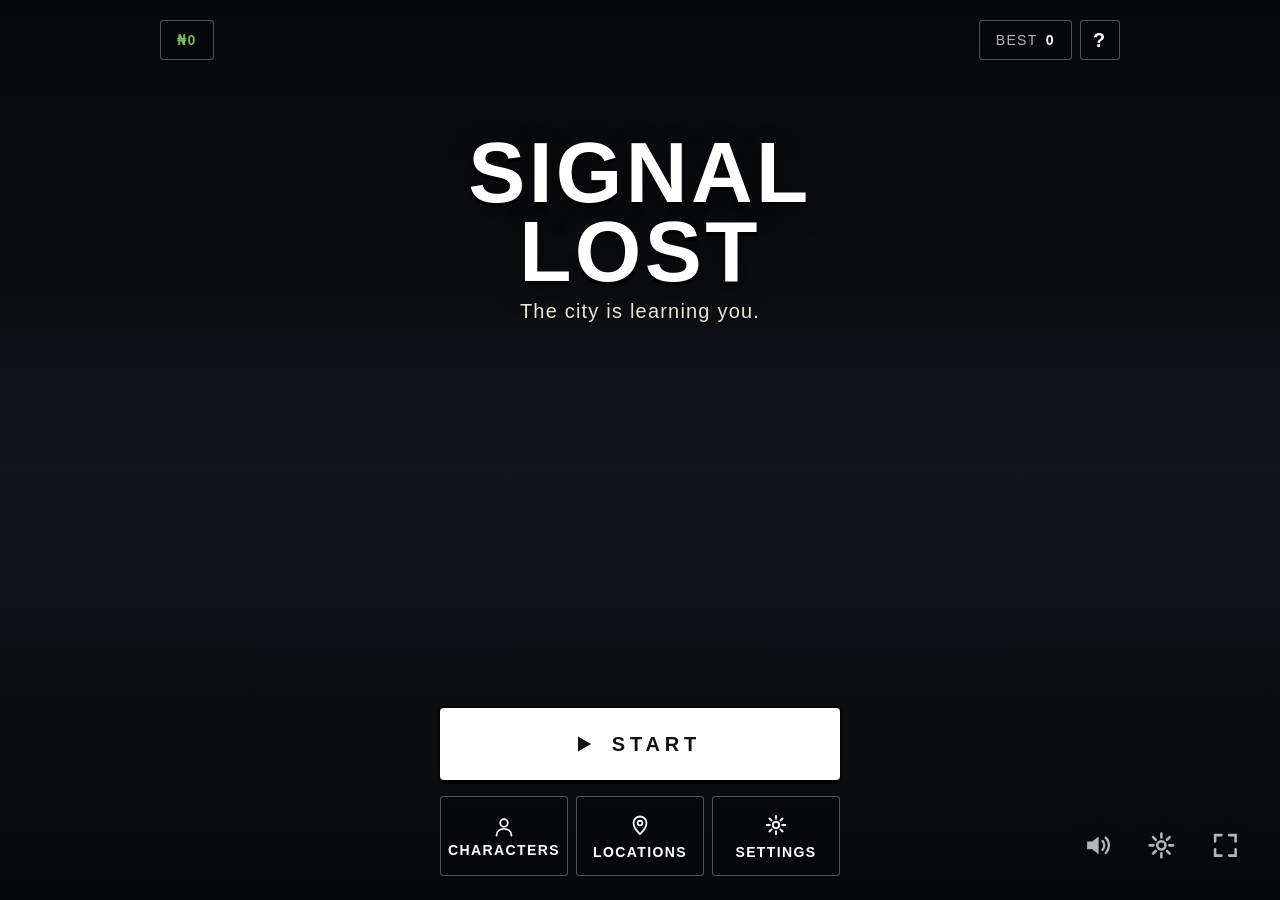
==== demo/index.html @ 0901eb43 "v9 demo" ====
<!doctype html>
<html lang="en">
<head>
<meta charset="utf-8">
<meta name="viewport" content="width=device-width,initial-scale=1,maximum-scale=1,user-scalable=no,viewport-fit=cover">
<meta name="theme-color" content="#14161b">
<title>Signal Lost — the city is learning you</title>
<meta name="description" content="A 3D street runner against a city that learns your habits. Dodge, jump, slide — and stay unpredictable.">
<meta property="og:title" content="Signal Lost">
<meta property="og:description" content="The city is learning you. Stay unpredictable.">
<link rel="icon" href="data:image/svg+xml,%3Csvg xmlns='http://www.w3.org/2000/svg' viewBox='0 0 32 32'%3E%3Crect width='32' height='32' rx='6' fill='%2314161b'/%3E%3Cpath d='M16 5l3.4 7 7.6 1-5.6 5.2 1.5 7.6L16 22l-6.9 3.8 1.5-7.6L5 13l7.6-1z' fill='%23fff'/%3E%3C/svg%3E">
<script>(function(){var d=document.documentElement,m=window.matchMedia;try{if((m&&m('(pointer:coarse)').matches)||(navigator.maxTouchPoints>0&&m&&!m('(hover:hover)').matches))d.className+=' touch';}catch(e){}})();</script>
<link rel="stylesheet" href="style.css?v=9">
</head>
<body>
<canvas id="game" aria-label="Signal Lost game view" role="img"></canvas>

<div id="hud" class="hidden" aria-live="off">
  <div id="hbar">
    <div id="scorebox" aria-label="Score"><b id="score">0</b><i id="mult"></i></div>
    <div id="wanted" aria-label="City threat level"><svg id="stars" viewBox="0 0 150 30" aria-hidden="true"></svg></div>
    <div id="hright">
      <div id="cash" aria-label="Cash"><svg class="coin" viewBox="0 0 20 20" aria-hidden="true"><circle cx="10" cy="10" r="8.6" fill="#d9a93f" stroke="#7a5a14" stroke-width="1.4"/><circle cx="10" cy="10" r="5.6" fill="none" stroke="#8a6a1c" stroke-width="1.1"/></svg><span id="money">₦0</span></div>
      <button id="btn-pause" type="button" aria-label="Pause (P)"><svg viewBox="0 0 24 24" aria-hidden="true"><rect x="6" y="5" width="4" height="14" rx="1" fill="currentColor"/><rect x="14" y="5" width="4" height="14" rx="1" fill="currentColor"/></svg></button>
    </div>
  </div>
  <div id="hrow">
    <div id="itemrow" class="hidden"><span id="word"></span><span id="tkchip"></span></div>
    <span id="chip" class="hidden"></span>
  </div>
  <div id="banner"><b id="bn-t"></b></div>
  <div id="toasts"></div>
  <div id="hint" class="hidden"></div>
</div>

<div id="title" class="screen">
  <header class="tbar">
    <div class="tchip" title="Cash"><b id="wallet">₦0</b></div>
    <div class="sp"></div>
    <div class="tchip"><span>Best</span><b id="best">0</b></div>
    <button id="btn-help" type="button" class="tchip help" aria-label="How to play">?</button>
  </header>
  <main class="thero">
    <h1><span>Signal</span> <span>Lost</span></h1>
    <p class="tag">The city is learning you.</p>
  </main>
  <footer class="tact">
    <button id="btn-start" type="button" class="start"><svg viewBox="0 0 24 24" aria-hidden="true"><path d="M7 4.5v15l13-7.5z" fill="currentColor"/></svg><span>Start</span></button>
    <div class="trow">
      <button id="btn-chars" type="button" class="tb"><svg viewBox="0 0 24 24" aria-hidden="true"><circle cx="12" cy="8" r="3.8" fill="none" stroke="currentColor" stroke-width="1.8"/><path d="M4.5 20.5c0-4.2 3.3-6.6 7.5-6.6s7.5 2.4 7.5 6.6" fill="none" stroke="currentColor" stroke-width="1.8" stroke-linecap="round"/></svg><span>Characters</span></button>
      <button id="btn-loc" type="button" class="tb" aria-label="Choose location"><svg viewBox="0 0 24 24" aria-hidden="true"><path d="M12 21s-6.5-6.1-6.5-11a6.5 6.5 0 0 1 13 0c0 4.9-6.5 11-6.5 11z" fill="none" stroke="currentColor" stroke-width="1.8" stroke-linejoin="round"/><circle cx="12" cy="10" r="2.4" fill="none" stroke="currentColor" stroke-width="1.8"/></svg><span>Locations</span></button>
      <button id="btn-settings" type="button" class="tb"><svg viewBox="0 0 24 24" aria-hidden="true"><circle cx="12" cy="12" r="3.2" fill="none" stroke="currentColor" stroke-width="1.8"/><path d="M12 2.8v3M12 18.2v3M2.8 12h3M18.2 12h3M5.5 5.5l2.1 2.1M16.4 16.4l2.1 2.1M18.5 5.5l-2.1 2.1M7.6 16.4l-2.1 2.1" stroke="currentColor" stroke-width="1.8" stroke-linecap="round"/></svg><span>Settings</span></button>
    </div>
  </footer>
  <span id="loc-name" hidden>Lagos Island</span>
</div>

<div id="pause" class="screen hidden"><div class="pcard"><h2>Paused</h2><div id="pinfo" class="info"></div><p>Press P or tap to resume</p></div></div>

<div id="over" class="screen hidden">
  <div id="wasted"><span id="wtxt">Wasted</span></div>
  <div id="card">
    <div class="chead"><span>How the city read you</span><span id="csub"></span></div>
    <div id="cstats"></div>
    <div id="crows"></div>
    <div id="lanes"></div>
    <div id="verdict"></div>
    <div id="oinfo" class="info"></div>
    <div id="tip"></div>
    <div id="cwallet"></div>
    <div class="cfoot">
      <span id="cscore" class="hidden"></span><i id="cnew" class="hidden"></i>
      <button id="btn-retry" type="button" class="cta">Try again <small>(Space)</small></button>
    </div>
  </div>
  <div class="oa"><button id="btn-home" type="button" class="sec">Menu</button><button id="btn-chars-over" type="button" class="sec"><svg viewBox="0 0 24 24" aria-hidden="true"><circle cx="12" cy="8" r="3.8" fill="none" stroke="currentColor" stroke-width="1.8"/><path d="M4.5 20.5c0-4.2 3.3-6.6 7.5-6.6s7.5 2.4 7.5 6.6" fill="none" stroke="currentColor" stroke-width="1.8" stroke-linecap="round"/></svg><span>Characters</span></button></div>
</div>

<div id="shop" class="screen modal hidden" role="dialog" aria-label="Characters">
  <div class="mcard">
    <div class="mhead"><h2>Characters</h2><div class="wal"><small>Cash</small><b id="shop-wallet">₦0</b></div><button id="shop-close" type="button" class="sec close" aria-label="Close characters">Back</button></div>
    <div id="shop-tabs" role="tablist"><button type="button" role="tab" data-tab="chars" aria-selected="true">Characters</button><button type="button" role="tab" data-tab="loc" aria-selected="false">Locations</button><button type="button" role="tab" data-tab="up" aria-selected="false">Upgrades</button></div>
    <div id="hero" class="hidden"><canvas id="hero-cv" width="800" height="400" aria-label="Character preview"></canvas><div class="hl"><span class="tier" id="hero-tier"></span><b id="hero-name"></b></div></div>
    <div class="mbody scroll" id="shop-body"></div>
  </div>
</div>

<div id="howto" class="screen modal hidden" role="dialog" aria-label="How to play">
  <div class="mcard narrow">
    <div class="mhead"><h2>How to play</h2><button id="howto-close" type="button" class="sec close" aria-label="Close how to play">Done</button></div>
    <div class="mbody scroll">
      <ul class="how">
        <li>The city learns your lane and sets the roadblock where you will be. Stay unpredictable.</li>
        <li>Steer into cash and letters to collect them. Nothing comes to you by itself.</li>
        <li>Score is how far you run. Cash is what you grab. Cash unlocks characters and upgrades.</li>
        <li>Spell the word, finish missions, ride ramps and turbo pads. Ten locations to unlock, new music every run.</li>
        <li>Lose the bike and you run on foot. Grab a pickup to ride again.</li>
      </ul>
      <div class="hctrl kb"><span><b>← →</b> move</span><span><b>↑</b> jump</span><span><b>↓</b> slide</span><span><b>P</b> pause</span><span><b>M</b> mute</span></div>
      <div class="hctrl touch"><span><b>Swipe</b> to move</span><span><b>Swipe up</b> jump</span><span><b>Swipe down</b> slide</span></div>
    </div>
  </div>
</div>

<div id="settings" class="screen modal hidden" role="dialog" aria-label="Settings">
  <div class="mcard narrow">
    <div class="mhead"><h2>Settings</h2><button id="set-close" type="button" class="sec close" aria-label="Close settings">Done</button></div>
    <div class="mbody">
      <button type="button" class="row" data-set="master" role="switch"><span>Sound</span><i></i></button>
      <button type="button" class="row" data-set="music" role="switch"><span>Music</span><i></i></button>
      <button type="button" class="row" data-set="sfx" role="switch"><span>Effects</span><i></i></button>
      <button type="button" class="row" data-set="haptics" role="switch"><span>Vibration</span><i></i></button>
    </div>
  </div>
</div>

<div id="btns">
  <button id="btn-mute" type="button" aria-label="Toggle sound (M)" title="Sound (M)"><svg viewBox="0 0 24 24"><path d="M4 9v6h4l5 4V5L8 9z" fill="currentColor"/><path class="w" d="M16 8.5a5 5 0 0 1 0 7M18.5 6a8.5 8.5 0 0 1 0 12" fill="none" stroke="currentColor" stroke-width="1.8" stroke-linecap="round"/></svg></button>
  <button id="btn-gear" type="button" aria-label="Settings" title="Settings"><svg viewBox="0 0 24 24"><circle cx="12" cy="12" r="3.2" fill="none" stroke="currentColor" stroke-width="2"/><path d="M12 2.8v3M12 18.2v3M2.8 12h3M18.2 12h3M5.5 5.5l2.1 2.1M16.4 16.4l2.1 2.1M18.5 5.5l-2.1 2.1M7.6 16.4l-2.1 2.1" stroke="currentColor" stroke-width="2" stroke-linecap="round"/></svg></button>
  <button id="btn-full" type="button" aria-label="Toggle fullscreen (F)" title="Fullscreen (F)"><svg viewBox="0 0 24 24"><path d="M4 9V4h5M20 9V4h-5M4 15v5h5M20 15v5h-5" fill="none" stroke="currentColor" stroke-width="2" stroke-linecap="round"/></svg></button>
</div>
<noscript><p style="color:#fff;font-family:sans-serif;text-align:center">Signal Lost needs JavaScript and WebGL.</p></noscript>
<div id="nogl" class="screen hidden"><div class="pcard"><h2>WebGL unavailable</h2><p>This game needs a browser with WebGL enabled.</p></div></div>
<script src="js/vendor/three.min.js?v=9"></script>
<script src="js/save.js?v=9"></script>
<script src="js/audio.js?v=9"></script>
<script src="js/ai.js?v=9"></script>
<script src="js/stages.js?v=9"></script>
<script src="js/game.js?v=9"></script>
<script src="js/features.js?v=9"></script>
<script src="js/chars3d.js?v=9"></script>
<script src="js/render3d.js?v=9"></script>
<script src="js/hud.js?v=9"></script>
<script src="js/shop.js?v=9"></script>
<script src="js/main.js?v=9"></script>
</body>
</html>
---- demo/style.css ----
@font-face{font-family:"Oswald";src:url("fonts/Oswald-Variable.woff") format("woff");font-weight:200 700;font-display:swap}
:root{--u:min(1vw,1.75vh);--f:"Oswald","Bebas Neue",Impact,"Arial Narrow",sans-serif;--sh:0 .09em .0 rgba(0,0,0,.85),0 .06em .22em rgba(0,0,0,.7);--money:#79b95f;--amber:#f0b24a}
*{box-sizing:border-box}
html,body{margin:0;height:100%;max-width:100vw;background:#14161b;overflow:hidden;overflow-x:hidden;overscroll-behavior:none;-webkit-user-select:none;user-select:none;-webkit-touch-callout:none;-webkit-tap-highlight-color:transparent;font-family:var(--f);color:#fff}
#game{position:fixed;inset:0;width:100%;height:100%;display:block;touch-action:none;background:#14161b;transition:filter .5s ease}
#game.desat{filter:saturate(.3) brightness(.94);transition:filter .18s ease}
#game.gray{filter:grayscale(1) contrast(1.08) brightness(.78);transition:filter .9s ease}
.hidden{display:none!important}
.screen{position:fixed;inset:0;z-index:10}
/* ---------- HUD ---------- */
#hud{position:fixed;inset:0;pointer-events:none;z-index:5;text-shadow:var(--sh);font-weight:600}
#minimap{width:100%;height:100%;display:block;filter:drop-shadow(0 3px 4px rgba(0,0,0,.55))}
#btns{position:fixed;right:calc(var(--u)*2.2);bottom:calc(var(--u)*2.2);display:flex;gap:calc(var(--u)*.8);z-index:12}
#btns button{width:calc(var(--u)*4.2);height:calc(var(--u)*4.2);min-width:30px;min-height:30px;border:0;border-radius:50%;background:rgba(10,12,16,.55);color:#fff;padding:calc(var(--u)*.9);cursor:pointer;opacity:.7;display:flex;align-items:center;justify-content:center}
#btns button svg{width:100%;height:100%}
#btns button:hover,#btns button:focus-visible{opacity:1;outline:2px solid #fff;outline-offset:1px}
#btns button.off{opacity:.5}
#btns button.off .w{display:none}
/* ---------- title (all sizes derive from --tu / clamp so nothing can overflow the width) ---------- */
.scroll{touch-action:pan-y;-webkit-overflow-scrolling:touch}
/* START: solid, GTA-style, thumb-sized */
.sec{display:inline-flex;align-items:center;justify-content:center;gap:.5em;flex:1;min-width:0;min-height:max(46px,calc(var(--tu)*5.2));padding:.3em .8em;font:600 clamp(15px,calc(var(--tu)*2.1),22px)/1 var(--f);letter-spacing:.1em;text-transform:uppercase;color:#fff;background:rgba(0,0,0,.45);border:2px solid rgba(255,255,255,.8);border-radius:3px;cursor:pointer;text-shadow:none}
.sec .l{display:inline-flex;align-items:center;gap:.5em;white-space:nowrap}
#btn-chars{flex-direction:column;gap:.3em;line-height:1}
.sec span{white-space:nowrap}
.sec svg{width:1.25em;height:1.25em;flex:none}
.sec small{font-size:.78em;letter-spacing:.06em;color:var(--money);font-weight:600}
.sec:hover,.sec:focus-visible{background:#fff;color:#111;outline:none}
.sec:hover small,.sec:focus-visible small{color:#2d6b1e}
/* ---------- pause ---------- */
#pause{display:flex;align-items:center;justify-content:center;background:rgba(8,9,12,.55)}
.pcard{text-align:center;text-shadow:var(--sh)}
.pcard h2{margin:0;font-size:calc(var(--u)*9);letter-spacing:.1em;text-transform:uppercase;font-weight:700}
.pcard p{margin:calc(var(--u)*1) 0 0;font-size:calc(var(--u)*2.2);letter-spacing:.14em;text-transform:uppercase;font-weight:400}
/* ---------- wasted / busted ---------- */
#over{display:flex;flex-direction:column;align-items:center;justify-content:center;gap:calc(var(--u)*1.2);padding:calc(var(--u)*1.5) 0;background:rgba(6,7,9,.0);transition:background .8s ease;text-shadow:var(--sh)}
#over.in{background:rgba(6,7,9,.42)}
#wasted{width:100%;text-align:center;padding:calc(var(--u)*1.2) 0;background:linear-gradient(180deg,rgba(0,0,0,0),rgba(0,0,0,.62) 22%,rgba(0,0,0,.62) 78%,rgba(0,0,0,0));opacity:0;transform:scale(1.0);transition:opacity .55s ease,transform 2.4s cubic-bezier(.2,.6,.2,1)}
#over.in #wasted{opacity:1;transform:scale(1.06)}
#wtxt{font-size:min(calc(var(--u)*9.5),20vw);letter-spacing:.2em;padding-left:.2em;text-transform:uppercase;font-weight:700;color:#c8372f;text-shadow:0 .05em 0 rgba(0,0,0,.9),0 .1em .3em rgba(0,0,0,.6)}
#over.busted #wtxt{color:#4b86d6}
#card{width:min(calc(var(--u)*58),92vw);background:rgba(14,16,20,.86);border:1px solid rgba(255,255,255,.18);padding:calc(var(--u)*1.6) calc(var(--u)*2.4);opacity:0;transform:translateY(10px);transition:opacity .45s ease,transform .45s ease;max-height:calc(100vh - var(--u)*18 - 64px);overflow:hidden;display:flex;flex-direction:column;gap:calc(var(--u)*.9)}
#over.card #card{opacity:1;transform:none}
.chead{display:flex;justify-content:space-between;align-items:baseline;font-size:calc(var(--u)*3);letter-spacing:.1em;text-transform:uppercase;font-weight:700;border-bottom:1px solid rgba(255,255,255,.22);padding-bottom:calc(var(--u)*.7)}
.chead #csub{font-size:.55em;font-weight:400;opacity:.8}
#crows{display:grid;grid-template-columns:1fr auto;gap:calc(var(--u)*.35) calc(var(--u)*2);font-size:calc(var(--u)*2);letter-spacing:.07em;text-transform:uppercase;font-weight:400}
#crows .k{opacity:.8}
#crows .v{text-align:right;font-weight:600}
#crows .v.hot{color:var(--amber)}
#lanes{display:flex;gap:calc(var(--u)*.8);align-items:flex-end;height:calc(var(--u)*4.8)}
#lanes .ln{flex:1;display:flex;flex-direction:column;justify-content:flex-end;align-items:stretch;height:100%;font-size:calc(var(--u)*1.4);letter-spacing:.1em;text-transform:uppercase;text-align:center}
#lanes .bar{background:rgba(255,255,255,.75);min-height:3px;margin-bottom:calc(var(--u)*.3)}
#lanes .ln.hot .bar{background:var(--amber)}
#verdict{font-size:calc(var(--u)*3.4);letter-spacing:.05em;font-weight:700}
#tip{font-size:calc(var(--u)*1.9);letter-spacing:.04em;font-weight:400;opacity:.88;margin-top:calc(var(--u)*-.5)}
.cfoot{display:flex;justify-content:space-between;align-items:center;gap:calc(var(--u)*2);border-top:1px solid rgba(255,255,255,.22);padding-top:calc(var(--u)*1.1)}
.sc small{display:block;font-size:calc(var(--u)*1.4);letter-spacing:.14em;text-transform:uppercase;opacity:.75;font-weight:400}
.sc b{font-size:calc(var(--u)*4.4);color:var(--money);font-weight:700;line-height:1;font-variant-numeric:tabular-nums}
.sc i{font-style:normal;margin-left:calc(var(--u)*1);font-size:calc(var(--u)*1.7);letter-spacing:.12em;text-transform:uppercase;color:var(--amber);font-weight:600}
#nogl{display:flex;align-items:center;justify-content:center;background:#14161b}
/* ---------- portrait / phones ---------- */
@media (max-aspect-ratio:1/1){
  :root{--u:min(2vw,1.5vh)}
  #btns{bottom:calc(var(--u)*2)}
  body.intitle #btns{display:none}
  #wtxt{font-size:16vw;letter-spacing:.12em;padding-left:.12em}
  .chead{font-size:5vw;flex-wrap:wrap;gap:0 2vw}
  #card{max-height:calc(100vh - var(--u)*28 - 64px)}
}
@media (max-height:430px) and (orientation:landscape){
  .sec{min-height:40px}
  body.intitle #btns{display:none}
  #card{padding:calc(var(--u)*1.2) calc(var(--u)*2)}
  #lanes{display:none}
  #wtxt{font-size:calc(var(--u)*9)}
}
@media (prefers-reduced-motion:reduce){#over #wasted{transition:opacity .3s}#over.in #wasted{transform:none}}

/* ---------- bail-out badge, over-card extras ---------- */
#cwallet{font-size:calc(var(--u)*1.8);letter-spacing:.06em;color:var(--amber);font-weight:500;text-transform:uppercase}
.oa{display:flex;justify-content:center;gap:calc(var(--u)*1);width:min(calc(var(--u)*58),92vw);opacity:0;pointer-events:none;transition:opacity .45s ease}
#over.card .oa{opacity:1;pointer-events:auto}
.oa .sec{flex:1;width:auto;max-width:240px}
#over:not(.card) button{pointer-events:none}
/* ---------- characters + settings (modal cards; px/clamp so they fit any width) ---------- */
.modal{display:flex;align-items:center;justify-content:center;z-index:30;background:rgba(6,7,9,.82);padding:max(10px,env(safe-area-inset-top)) max(10px,env(safe-area-inset-right)) max(10px,env(safe-area-inset-bottom)) max(10px,env(safe-area-inset-left));text-shadow:none}
.mcard{width:100%;max-width:640px;max-height:100%;display:flex;flex-direction:column;background:rgba(17,19,24,.97);border:1px solid rgba(255,255,255,.22);min-height:0}
.mcard.narrow{max-width:420px}
.mhead{display:flex;align-items:center;gap:12px;padding:10px 14px;border-bottom:1px solid rgba(255,255,255,.2)}
.mhead h2{margin:0;flex:1;font-size:clamp(24px,6vw,34px);letter-spacing:.1em;text-transform:uppercase;font-weight:700}
.wal{text-align:right;line-height:1}
.wal small{display:block;font-size:11px;letter-spacing:.14em;text-transform:uppercase;opacity:.7;font-weight:400}
.wal b{font-size:clamp(20px,5.4vw,28px);color:var(--money);font-weight:700;font-variant-numeric:tabular-nums}
.mhead .close{flex:none;min-width:76px;min-height:44px}
.mbody{padding:6px 14px 14px;overflow-y:auto;overflow-x:hidden;min-height:0;touch-action:pan-y;overscroll-behavior:contain}
.mbody h3{margin:16px 0 4px;font-size:13px;letter-spacing:.2em;text-transform:uppercase;color:var(--amber);font-weight:600}
.item{display:grid;grid-template-columns:minmax(0,1fr) auto;gap:2px 12px;align-items:center;padding:10px 0;border-bottom:1px solid rgba(255,255,255,.1)}
.item .nm{font-size:clamp(16px,4.4vw,19px);letter-spacing:.07em;text-transform:uppercase;font-weight:700;display:flex;align-items:center;gap:8px;min-width:0}
.item .ds{grid-column:1;font-size:clamp(12.5px,3.4vw,14.5px);line-height:1.3;opacity:.78;font-weight:400;letter-spacing:.02em}
.item .act{grid-row:1/span 2;grid-column:2}
.pips{display:inline-flex;gap:4px}
.pips i{width:9px;height:9px;border-radius:50%;border:1.5px solid rgba(255,255,255,.7)}
.pips i.on{background:var(--amber);border-color:var(--amber)}
.buy{min-width:104px;min-height:44px;padding:.3em .8em;font:700 16px/1 var(--f);letter-spacing:.1em;text-transform:uppercase;color:#111;background:var(--amber);border:0;border-radius:3px;cursor:pointer}
.buy:hover,.buy:focus-visible{background:#fff;outline:none}
.buy[disabled]{background:transparent;color:rgba(255,255,255,.55);border:1.5px solid rgba(255,255,255,.3);cursor:default}
.buy.eq{background:transparent;color:var(--money);border:1.5px solid var(--money)}
.buy.own{background:#fff}
.sw{display:inline-flex;flex:none}.sw i{width:20px;height:20px;border-radius:50%;border:1.5px solid rgba(255,255,255,.6)}.sw i+i{margin-left:-7px}
.stats{display:grid;grid-template-columns:1fr auto;gap:6px 14px;font-size:clamp(14px,3.8vw,16px);letter-spacing:.06em;text-transform:uppercase;padding-top:6px}
.stats .k{opacity:.75}.stats .v{text-align:right;font-weight:600}
.mbody .note{font-size:13px;opacity:.7;margin:10px 0 0;line-height:1.35}
.row{display:flex;align-items:center;justify-content:space-between;width:100%;min-height:54px;padding:8px 2px;background:none;border:0;border-bottom:1px solid rgba(255,255,255,.12);color:#fff;font:600 18px/1 var(--f);letter-spacing:.12em;text-transform:uppercase;cursor:pointer;text-align:left}
.row i{width:46px;height:26px;border-radius:13px;background:rgba(255,255,255,.2);position:relative;flex:none;transition:background .15s}
.row i::after{content:"";position:absolute;top:3px;left:3px;width:20px;height:20px;border-radius:50%;background:#fff;transition:transform .15s}
.row[aria-checked="true"] i{background:var(--money)}
.row[aria-checked="true"] i::after{transform:translateX(20px)}
.row:focus-visible{outline:2px solid #fff;outline-offset:-2px}

/* retry button on the game-over card: solid like START */
.cta{font-family:var(--f);font-size:calc(var(--u)*2.4);letter-spacing:.14em;text-transform:uppercase;font-weight:700;color:#111;background:#fff;border:0;border-radius:3px;padding:calc(var(--u)*1.1) calc(var(--u)*2.6);min-height:48px;cursor:pointer;text-shadow:none;box-shadow:0 .1em 0 #000}
.cta:hover,.cta:focus-visible{background:var(--amber);outline:none}
.cta small{font-size:.7em;opacity:.7;letter-spacing:.08em}
html.touch .cta small{display:none}

/* ---------- v6: letters, missions, rival, stage banner, now playing ---------- */
:root{--panel:rgba(12,14,18,.5);--cream:#f3ecd9;--gold:#d9a93f}
@keyframes wn{50%{background:rgba(217,169,63,.22)}}
@keyframes wf{from{transform:scale(1.25)}to{transform:none}}
@media (max-aspect-ratio:1/1){
}
@media (max-height:430px) and (orientation:landscape){
}

/* ---------- v6: SCORE (white, distance points) vs CASH (green/gold, money) ---------- */
#cstats{display:grid;grid-template-columns:1fr 1fr;gap:calc(var(--u)*.7)}
#cstats .cs{padding:calc(var(--u)*.7) calc(var(--u)*1.1);background:rgba(255,255,255,.06);border-radius:3px;border-left:3px solid #fff;min-width:0}
#cstats small{display:block;font-size:calc(var(--u)*1.35);letter-spacing:.16em;text-transform:uppercase;opacity:.8;font-weight:500}
#cstats b{display:flex;align-items:center;gap:.3em;font-size:calc(var(--u)*3.2);line-height:1.1;font-weight:700;font-variant-numeric:tabular-nums;white-space:nowrap;overflow:hidden}
#cstats .coin{width:.8em;height:.8em;flex:none}
#cstats i{font-style:normal;font-size:calc(var(--u)*1.5);letter-spacing:.12em;text-transform:uppercase;color:var(--amber);font-weight:700}
#cstats .sc-score b{color:#fff}
#cstats .sc-best{border-left-color:var(--cream)}#cstats .sc-best b{color:var(--cream)}
#cstats .sc-cash,#cstats .sc-total{border-left-color:var(--money)}
#cstats .sc-cash b,#cstats .sc-total b{color:var(--money)}
@media (max-aspect-ratio:1/1){
  #cstats b{font-size:calc(var(--u)*3.4)}
  #cstats small{font-size:calc(var(--u)*1.55)}
}
@media (max-height:430px) and (orientation:landscape){#cstats b{font-size:calc(var(--u)*2.6)}}

/* ---------- v6: Characters screen (tabs, character cards) ---------- */
#shop-tabs{display:flex;border-bottom:1px solid rgba(255,255,255,.2)}
#shop-tabs button{flex:1;min-height:46px;background:none;border:0;border-bottom:3px solid transparent;color:rgba(255,255,255,.65);font:700 16px/1 var(--f);letter-spacing:.14em;text-transform:uppercase;cursor:pointer}
#shop-tabs button[aria-selected="true"]{color:#fff;border-bottom-color:var(--amber)}
#shop-tabs button:focus-visible{outline:2px solid #fff;outline-offset:-3px}
.mbody .note.top{margin:10px 0 4px}
.char{display:grid;grid-template-columns:104px minmax(0,1fr);gap:12px;padding:12px 0;border-bottom:1px solid rgba(255,255,255,.1);align-items:start}
.char .pv{position:relative;width:104px;height:130px;background:radial-gradient(ellipse at 50% 85%,rgba(255,255,255,.14),rgba(255,255,255,.02) 70%);border:1px solid rgba(255,255,255,.14);border-radius:4px;overflow:hidden;display:flex;align-items:center;justify-content:center}
.char .pv img{width:100%;height:100%;object-fit:contain;display:block}
.char.locked .pv img{filter:brightness(.82) saturate(.8)}
.char .pv .lock{position:absolute;right:5px;bottom:5px;width:24px;height:24px;padding:4px;border-radius:50%;background:rgba(10,11,14,.8);color:#e8e4d6}
.lk{width:1em;height:1em;flex:none;vertical-align:-.12em;margin-right:.35em}
.char .pv .lk{width:100%;height:100%;margin:0}
.char .tier{display:inline-block;font-size:11.5px;letter-spacing:.18em;text-transform:uppercase;font-weight:700;color:var(--tc);border:1.5px solid var(--tc);border-radius:2px;padding:2px 6px 1px}
.char .cn{margin-top:5px;font-size:clamp(17px,4.6vw,20px);letter-spacing:.06em;text-transform:uppercase;font-weight:700;line-height:1.1}
.char .cn em{font-style:normal;color:var(--tc);letter-spacing:.04em}
.char .bio{margin-top:4px;font-size:13.5px;line-height:1.3;opacity:.8}
.char .perk{margin-top:6px;font-size:13.5px;line-height:1.3;color:var(--cream)}
.char .perk b{color:var(--tc);letter-spacing:.06em;text-transform:uppercase;font-weight:700;margin-right:.3em}
.char .cact{margin-top:9px;display:flex;align-items:center;gap:10px;flex-wrap:wrap}
.char .cact .buy{min-width:132px}
.char .need{font-size:12.5px;opacity:.65;letter-spacing:.04em}
.char.equipped{background:linear-gradient(90deg,rgba(121,185,95,.1),transparent 70%)}
.char.legendary,.char.t-legendary .pv{border-color:rgba(224,176,76,.5)}

/* ---------- v7: location task row, Locations tab, title location button ---------- */
#loctask.done{background:rgba(70,120,70,.65)}#loctask.done u{background:#9ad07f;width:100%!important}
@keyframes ltpop{0%{transform:scale(1.07);background:rgba(90,170,176,.9)}100%{transform:scale(1)}}
@media (max-aspect-ratio:1/1){#loctask{font-size:calc(var(--u)*1.85)}}
#shop-tabs button{font-size:14px;letter-spacing:.09em;padding:0 2px}
.loc{display:grid;grid-template-columns:minmax(0,1fr);gap:0;margin:12px 0;border:1px solid rgba(255,255,255,.14);border-radius:5px;overflow:hidden;background:rgba(255,255,255,.03)}
.loc.sel{border-color:rgba(121,185,95,.7);background:linear-gradient(180deg,rgba(121,185,95,.1),rgba(255,255,255,.02))}
.loc .lv{position:relative;height:150px;overflow:hidden;background:#111}
.loc .lv img{width:100%;height:100%;object-fit:cover;display:block}
.loc.shut .lv img{filter:brightness(.5) saturate(.55)}
.loc .lv .lock{position:absolute;left:50%;top:50%;width:44px;height:44px;margin:-22px 0 0 -22px;padding:10px;border-radius:50%;background:rgba(10,11,14,.78);color:#e8e4d6}
.loc .lv .lock .lk{width:100%;height:100%;margin:0}
.loc .lv .no{position:absolute;left:8px;top:6px;font-size:13px;letter-spacing:.14em;font-weight:700;padding:2px 7px 1px;border-radius:2px;background:rgba(10,11,14,.7);color:#e8e4d6}
.loc .li{padding:10px 12px 12px}
.loc .ln{font-size:clamp(18px,5vw,21px);letter-spacing:.06em;text-transform:uppercase;font-weight:700;line-height:1.1}
.loc .ls{margin-top:3px;font-size:13.5px;opacity:.75}
.loc .task{margin-top:9px;padding:8px 9px 9px;border-radius:3px;background:rgba(127,196,200,.09);border-left:3px solid #7fc4c8}
.loc .tt{font-size:13px;letter-spacing:.1em;text-transform:uppercase;font-weight:700;color:#a9dadd}
.loc .th{margin:3px 0 7px;font-size:13.5px;line-height:1.3;opacity:.9}
.loc .req{margin-top:8px}.loc .task .req{margin-top:0}
.loc .rl{display:flex;justify-content:space-between;gap:8px;font-size:13px;letter-spacing:.05em;margin-bottom:4px}
.loc .rl b{color:#9ad07f;letter-spacing:.1em;text-transform:uppercase;font-size:12px}
.loc .bar{height:6px;border-radius:3px;background:rgba(255,255,255,.14);overflow:hidden}
.loc .bar i{display:block;height:100%;background:#7fc4c8;border-radius:3px;transition:width .3s}
.loc .req.ok .bar i{background:#79b95f}
.loc .items{display:flex;flex-wrap:wrap;gap:5px;margin-top:7px}
.loc .items span{font-size:12px;letter-spacing:.06em;padding:3px 7px 2px;border:1px solid rgba(255,255,255,.25);border-radius:2px;opacity:.6}
.loc .items span.got{opacity:1;border-color:#79b95f;color:#cfe9bd}
.loc .cact{margin-top:10px;display:flex;align-items:center;gap:10px;flex-wrap:wrap}
.loc .cact .buy{min-width:150px}
.loc .need{font-size:12.5px;opacity:.7;letter-spacing:.04em}
.loc .hint{margin-top:8px;font-size:12.5px;opacity:.65}
.loc.shut .ln{opacity:.9}

/* v8: characters hero preview + bigger card previews */
#hero{position:relative;flex:none;height:clamp(150px,27vh,230px);margin:0 -2px 4px;background:radial-gradient(ellipse at 50% 92%,rgba(255,255,255,.16),rgba(255,255,255,0) 62%),linear-gradient(#23262b,#16181c);border-bottom:1px solid rgba(255,255,255,.12);overflow:hidden}
#hero.hidden{display:none}
#hero-cv{display:block;width:100%;height:100%;object-fit:contain}
#hero .hl{position:absolute;left:12px;top:10px;display:flex;flex-direction:column;gap:4px;pointer-events:none}
#hero .hl b{font-size:clamp(17px,4.6vw,21px);letter-spacing:.07em;text-transform:uppercase;font-weight:700;text-shadow:0 1px 3px rgba(0,0,0,.6)}
#hero .tier{align-self:flex-start;display:inline-block;font-size:11.5px;letter-spacing:.18em;text-transform:uppercase;font-weight:700;color:var(--tc);border:1.5px solid var(--tc);border-radius:2px;padding:2px 6px 1px;background:rgba(10,11,14,.5)}
.char{grid-template-columns:116px minmax(0,1fr);cursor:pointer}
.char .pv{width:116px;height:116px}
.char.sel{background:linear-gradient(90deg,rgba(255,255,255,.07),transparent 75%)}
.char.sel .pv{border-color:var(--tc)}

/* ================= v9 TITLE SCREEN =================
   8 px grid. Type: logo (display) + 20 px (START, tagline) + 14 px (everything else). Weights: 700 labels / 500 tagline. */
#title{--g:8px;display:flex;flex-direction:column;align-items:center;justify-content:space-between;gap:calc(var(--g)*2);overflow:hidden;color:#fff;font-family:var(--f);text-shadow:0 2px 0 rgba(0,0,0,.55);
  padding:max(16px,env(safe-area-inset-top)) max(16px,env(safe-area-inset-right)) max(24px,env(safe-area-inset-bottom)) max(16px,env(safe-area-inset-left));
  background:linear-gradient(180deg,rgba(6,7,10,.9) 0,rgba(6,7,10,.62) 30%,rgba(6,7,10,.12) 52%,rgba(6,7,10,.5) 74%,rgba(6,7,10,.92) 100%)}
.tbar{width:100%;max-width:960px;height:48px;flex:none;display:flex;align-items:center;gap:8px}
.tbar .sp{flex:1}
.tchip{display:inline-flex;align-items:center;gap:8px;height:40px;padding:0 16px;font:700 14px/1 var(--f);letter-spacing:.1em;text-transform:uppercase;color:#fff;background:rgba(8,9,12,.62);border:1px solid rgba(255,255,255,.3);border-radius:4px;white-space:nowrap}
.tchip span{opacity:.7;font-weight:500}
#wallet{color:var(--money);font-variant-numeric:tabular-nums}
#best{font-variant-numeric:tabular-nums}
.tchip.help{width:40px;padding:0;justify-content:center;cursor:pointer;font-size:20px;text-shadow:none}
.tchip.help:hover,.tchip.help:focus-visible{background:#fff;color:#111;outline:none}
.thero{flex:1 1 auto;min-height:0;width:100%;max-width:440px;display:flex;flex-direction:column;align-items:center;justify-content:flex-start;gap:8px;text-align:center;padding-top:clamp(8px,6vh,64px)}
#title h1{margin:0;font:700 clamp(56px,min(19vw,9.5vh),120px)/.92 var(--f);letter-spacing:.04em;text-transform:uppercase;text-shadow:0 4px 0 rgba(0,0,0,.6),0 8px 24px rgba(0,0,0,.5)}
#title h1 span{display:block}
.tag{margin:0;font:500 20px/1.2 var(--f);letter-spacing:.06em;color:#ece6d8}
.tact{flex:none;width:100%;max-width:400px;display:flex;flex-direction:column;gap:16px}
.start{display:flex;align-items:center;justify-content:center;gap:12px;width:100%;height:72px;padding:0 16px;font:700 20px/1 var(--f);letter-spacing:.24em;text-indent:.24em;text-transform:uppercase;color:#111;background:#fff;border:0;border-radius:4px;box-shadow:0 4px 0 #000,0 0 0 2px rgba(0,0,0,.4);cursor:pointer;text-shadow:none;transition:transform .08s,background .12s}
.start svg{width:24px;height:24px;flex:none;margin-left:-8px}
.start:hover,.start:focus-visible{background:var(--amber);outline:none}
.start:active{transform:translateY(2px)}
.trow{display:grid;grid-template-columns:repeat(3,1fr);gap:8px}
.tb{display:flex;flex-direction:column;align-items:center;justify-content:center;gap:8px;min-width:0;height:80px;padding:0 8px;font:700 14px/1 var(--f);letter-spacing:.1em;text-transform:uppercase;color:#fff;background:rgba(8,9,12,.62);border:1px solid rgba(255,255,255,.3);border-radius:4px;cursor:pointer;text-shadow:none}
.tb svg{width:24px;height:24px;flex:none}
.tb:hover,.tb:focus-visible{background:#fff;color:#111;outline:none}
.tb:active{transform:translateY(1px)}
@media (max-height:560px){
  #title{gap:8px;padding-top:max(8px,env(safe-area-inset-top));padding-bottom:max(16px,env(safe-area-inset-bottom))}
  .tbar{height:40px}
  .thero{padding-top:0}
  #title h1{font-size:48px}#title h1 span{display:inline}
  .tact{max-width:720px;flex-direction:row;align-items:stretch;gap:8px}
  .start{flex:1.2;height:56px}
  .trow{flex:2;gap:8px}
  .tb{height:56px;flex-direction:row;gap:8px;padding:0 8px;font-size:14px}
}
/* how to play (modal) */
.how{margin:0;padding:16px;list-style:none;font:500 14px/1.5 var(--f);letter-spacing:.04em;text-shadow:none}
.how li{margin-bottom:12px;padding-left:16px;position:relative}
.how li::before{content:"";position:absolute;left:0;top:.6em;width:6px;height:6px;background:var(--amber);border-radius:50%}
.hctrl{display:flex;flex-wrap:wrap;gap:8px 16px;padding:0 16px 16px;font:500 14px/1.4 var(--f);letter-spacing:.08em;text-transform:uppercase;text-shadow:none}
.hctrl b{font-weight:700;color:var(--amber)}
.hctrl.touch{display:none}
html.touch .hctrl.kb{display:none}html.touch .hctrl.touch{display:flex}

/* ================= v9 HUD: Subway-Surfers clean =================
   persistent: score (top-left) · wanted stars (top-centre, small) · cash + pause (top-right).
   Everything else is transient: ONE banner at a time (1.2 s), ONE status chip, ONE icon row that only shows when relevant. */
#hud{font-family:var(--f);font-weight:600;text-shadow:0 1px 2px rgba(0,0,0,.65)}
#hbar{position:absolute;left:0;right:0;top:0;display:grid;grid-template-columns:1fr auto 1fr;align-items:start;gap:8px;padding:max(10px,env(safe-area-inset-top)) max(12px,env(safe-area-inset-right)) 0 max(12px,env(safe-area-inset-left))}
#hud #scorebox{display:flex;align-items:baseline;gap:8px;margin:0;min-width:0;justify-self:start;transform-origin:left center}
#hud #scorebox b{font-size:28px;line-height:40px;font-weight:700;letter-spacing:.02em;color:#fff;font-variant-numeric:tabular-nums}
#hud #scorebox i{font-style:normal;font-size:14px;font-weight:700;color:var(--gold);letter-spacing:.04em}
#hud #scorebox.pulse{animation:scpulse .35s ease-out}
@keyframes scpulse{0%{transform:scale(1.12);filter:brightness(1.35)}100%{transform:none;filter:none}}
#hud #wanted{margin:0;display:flex;justify-content:center;height:40px;align-items:center}
#hud #stars{width:76px;height:15px;overflow:visible;filter:none}
#hud #stars path{fill:#fff;stroke:rgba(0,0,0,.6);stroke-width:2;stroke-linejoin:round}
#hud #stars path.off{fill:rgba(255,255,255,.2)}
#hright{display:flex;align-items:center;justify-content:flex-end;gap:8px;min-width:0;justify-self:end}
#hud #cash{display:flex;align-items:center;gap:4px;font-size:20px;font-weight:700;line-height:40px;color:#fff;font-variant-numeric:tabular-nums;white-space:nowrap}
#hud #cash .coin{width:20px;height:20px;filter:none}
#btn-pause{pointer-events:auto;flex:none;width:40px;height:40px;border:0;border-radius:50%;padding:10px;background:rgba(10,12,16,.55);color:#fff;cursor:pointer;display:flex;align-items:center;justify-content:center;opacity:.85}
#btn-pause svg{width:100%;height:100%}
#btn-pause:hover,#btn-pause:focus-visible{opacity:1;outline:2px solid #fff;outline-offset:1px}
#hrow{position:absolute;left:0;right:0;top:calc(max(10px,env(safe-area-inset-top)) + 44px);display:flex;justify-content:space-between;align-items:flex-start;gap:8px;padding:0 max(12px,env(safe-area-inset-right)) 0 max(12px,env(safe-area-inset-left))}
#itemrow{display:flex;align-items:center;gap:8px;height:24px;min-width:0}
#itemrow.hidden,#chip.hidden{display:none}
#hud #word{display:flex;gap:2px;margin:0}
#hud #word i{width:18px;height:22px;display:flex;align-items:center;justify-content:center;font-style:normal;font-size:13px;font-weight:700;line-height:1;color:var(--cream);background:rgba(12,14,18,.5);border:1px solid rgba(255,255,255,.28);border-radius:3px;text-shadow:none;animation:none}
#hud #word i.on{background:var(--gold);border-color:var(--gold);color:#17130a}
#hud #word:empty{display:none}
#tkchip{display:flex;align-items:center;gap:4px;font-size:13px;font-weight:700;color:#cfeff0;white-space:nowrap}
#tkchip:empty{display:none}
#tkchip svg{width:14px;height:14px;color:#7fc4c8}
#chip{margin-left:auto;padding:0 8px;height:24px;display:flex;align-items:center;font-size:12px;letter-spacing:.08em;text-transform:uppercase;font-weight:700;border-radius:12px;text-shadow:none;color:#17130a;background:var(--gold);white-space:nowrap}
#chip[data-k=foot]{background:#b4573d;color:#f4efe2}
#chip[data-k=x2]{background:#79b95f}
#chip[data-k=jam]{background:#7fb8e0}
#chip[data-k=perk]{background:#8fb3d1}
#banner{position:absolute;left:50%;top:26%;transform:translate(-50%,-6px);opacity:0;max-width:86vw;padding:6px 16px;border-radius:20px;background:rgba(10,12,16,.62);font-size:18px;letter-spacing:.1em;text-transform:uppercase;text-align:center;white-space:nowrap;transition:opacity .15s ease,transform .15s ease;pointer-events:none}
#banner b{font-weight:700}
#banner.on{opacity:1;transform:translate(-50%,0)}
#banner.good b{color:#f0c866}#banner.bad b{color:#ff9a86}#banner.place b{color:#fff}
#hud #toasts{display:none}
#hud #hint{position:absolute;left:50%;transform:translateX(-50%);top:auto;bottom:24%;width:min(88vw,420px);font-size:16px;letter-spacing:.08em;line-height:1.3;text-transform:uppercase;font-weight:500;text-align:center;opacity:.95}
#hud #hint b{font-weight:700;color:#fff}
body.inrun #btns{display:none}
/* missions / daily / unlock task: pause + game-over only */
.info{display:flex;flex-direction:column;gap:6px;width:min(88vw,360px);margin:16px auto 0;text-shadow:none}
.info:empty{display:none}
.info .m{position:relative;display:flex;justify-content:space-between;align-items:baseline;gap:8px;padding:8px 12px 10px;background:rgba(12,14,18,.62);border-radius:4px;font-size:14px;letter-spacing:.04em;text-align:left;color:var(--cream)}
.info .t{min-width:0;white-space:nowrap;overflow:hidden;text-overflow:ellipsis}
.info em{font-style:normal;font-weight:700;font-variant-numeric:tabular-nums;flex:none}
.info u{position:absolute;left:0;bottom:0;height:3px;background:var(--gold);text-decoration:none}
.info .m.task u{background:#7fc4c8}
.info .m.done{background:rgba(70,120,70,.6)}.info .m.done u{background:#9ad07f;width:100%!important}
#oinfo{margin:8px auto 0}
.pcard .info{margin-bottom:8px}
@media (max-height:560px){#banner{top:22%}#hud #hint{bottom:16%}}
@media (prefers-reduced-motion:reduce){#hud #scorebox.pulse{animation:none}}
#hud #money{font-size:20px;font-weight:700;line-height:40px;color:#fff;letter-spacing:.02em;font-variant-numeric:tabular-nums}
body.ended #btn-pause,body.ended #hrow,body.ended #banner,body.ended #hint{display:none!important}
/* game-over card: the Try again button must ALWAYS be on screen; the card trims the optional blocks instead of pushing it out */
#card>*{flex:none}
#card .cfoot{margin-top:auto}
#oinfo{width:100%;margin:0;gap:4px}
#oinfo .m{padding:6px 10px 8px;font-size:13px;background:rgba(255,255,255,.06)}
#oinfo .m:nth-child(n+4){display:none}
@media (max-height:860px){#lanes,#tip{display:none}}
@media (max-height:700px){#oinfo .m:nth-child(n+2){display:none}#crows{display:none}}
@media (max-height:430px) and (orientation:landscape){#oinfo,#verdict,#cwallet{display:none}#cstats{grid-template-columns:repeat(4,1fr)}#cstats>*{min-height:0}}
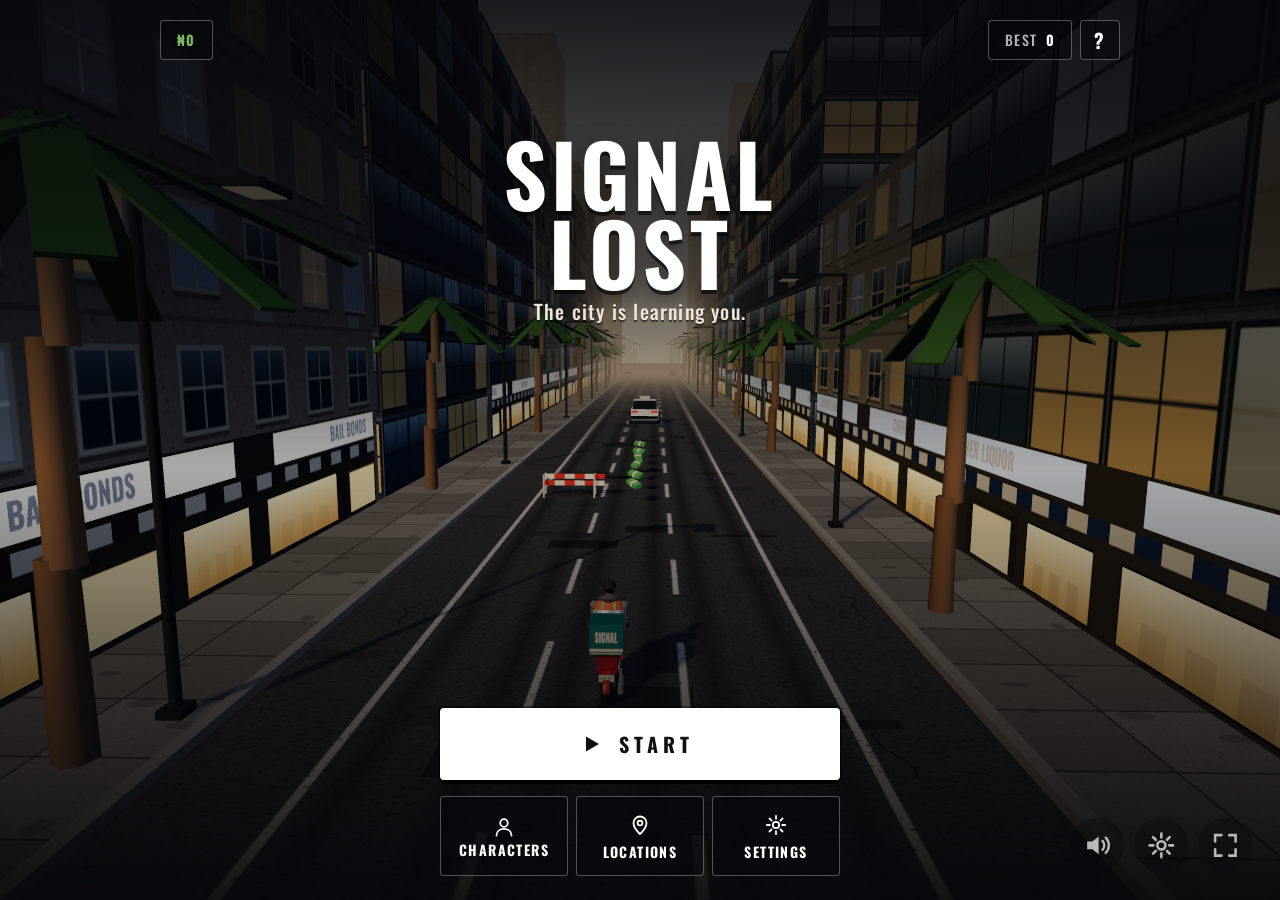
==== commit 513fbf54: "demo v10" ====
--- a/demo/index.html
+++ b/demo/index.html
@@ -10,7 +10,7 @@
 <meta property="og:description" content="The city is learning you. Stay unpredictable.">
 <link rel="icon" href="data:image/svg+xml,%3Csvg xmlns='http://www.w3.org/2000/svg' viewBox='0 0 32 32'%3E%3Crect width='32' height='32' rx='6' fill='%2314161b'/%3E%3Cpath d='M16 5l3.4 7 7.6 1-5.6 5.2 1.5 7.6L16 22l-6.9 3.8 1.5-7.6L5 13l7.6-1z' fill='%23fff'/%3E%3C/svg%3E">
 <script>(function(){var d=document.documentElement,m=window.matchMedia;try{if((m&&m('(pointer:coarse)').matches)||(navigator.maxTouchPoints>0&&m&&!m('(hover:hover)').matches))d.className+=' touch';}catch(e){}})();</script>
-<link rel="stylesheet" href="style.css?v=9">
+<link rel="stylesheet" href="style.css?v=10">
 </head>
 <body>
 <canvas id="game" aria-label="Signal Lost game view" role="img"></canvas>
@@ -31,6 +31,7 @@
   <div id="banner"><b id="bn-t"></b></div>
   <div id="toasts"></div>
   <div id="hint" class="hidden"></div>
+  <button id="btn-head" type="button" class="hidden" aria-label="Boost start"><svg viewBox="0 0 24 24" aria-hidden="true"><path d="M4 5l8 7-8 7zM12 5l8 7-8 7z" fill="currentColor"/></svg><span>Boost start</span></button>
 </div>
 
 <div id="title" class="screen">
@@ -109,6 +110,7 @@
       <button type="button" class="row" data-set="master" role="switch"><span>Sound</span><i></i></button>
       <button type="button" class="row" data-set="music" role="switch"><span>Music</span><i></i></button>
       <button type="button" class="row" data-set="sfx" role="switch"><span>Effects</span><i></i></button>
+      <button type="button" class="row" data-set="voice" role="switch"><span>Character voices</span><i></i></button>
       <button type="button" class="row" data-set="haptics" role="switch"><span>Vibration</span><i></i></button>
     </div>
   </div>
@@ -121,17 +123,17 @@
 </div>
 <noscript><p style="color:#fff;font-family:sans-serif;text-align:center">Signal Lost needs JavaScript and WebGL.</p></noscript>
 <div id="nogl" class="screen hidden"><div class="pcard"><h2>WebGL unavailable</h2><p>This game needs a browser with WebGL enabled.</p></div></div>
-<script src="js/vendor/three.min.js?v=9"></script>
-<script src="js/save.js?v=9"></script>
-<script src="js/audio.js?v=9"></script>
-<script src="js/ai.js?v=9"></script>
-<script src="js/stages.js?v=9"></script>
-<script src="js/game.js?v=9"></script>
-<script src="js/features.js?v=9"></script>
-<script src="js/chars3d.js?v=9"></script>
-<script src="js/render3d.js?v=9"></script>
-<script src="js/hud.js?v=9"></script>
-<script src="js/shop.js?v=9"></script>
-<script src="js/main.js?v=9"></script>
+<script src="js/vendor/three.min.js?v=10"></script>
+<script src="js/save.js?v=10"></script>
+<script src="js/audio.js?v=10"></script>
+<script src="js/ai.js?v=10"></script>
+<script src="js/stages.js?v=10"></script>
+<script src="js/game.js?v=10"></script>
+<script src="js/features.js?v=10"></script>
+<script src="js/chars3d.js?v=10"></script>
+<script src="js/render3d.js?v=10"></script>
+<script src="js/hud.js?v=10"></script>
+<script src="js/shop.js?v=10"></script>
+<script src="js/main.js?v=10"></script>
 </body>
 </html>
--- a/demo/style.css
+++ b/demo/style.css
@@ -224,7 +224,8 @@
    8 px grid. Type: logo (display) + 20 px (START, tagline) + 14 px (everything else). Weights: 700 labels / 500 tagline. */
 #title{--g:8px;display:flex;flex-direction:column;align-items:center;justify-content:space-between;gap:calc(var(--g)*2);overflow:hidden;color:#fff;font-family:var(--f);text-shadow:0 2px 0 rgba(0,0,0,.55);
   padding:max(16px,env(safe-area-inset-top)) max(16px,env(safe-area-inset-right)) max(24px,env(safe-area-inset-bottom)) max(16px,env(safe-area-inset-left));
-  background:linear-gradient(180deg,rgba(6,7,10,.9) 0,rgba(6,7,10,.62) 30%,rgba(6,7,10,.12) 52%,rgba(6,7,10,.5) 74%,rgba(6,7,10,.92) 100%)}
+  background:none}
+#title::before{content:"";position:absolute;inset:0;z-index:-1;pointer-events:none;background:linear-gradient(180deg,rgba(6,7,10,.9) 0,rgba(6,7,10,.62) 30%,rgba(6,7,10,.12) 52%,rgba(6,7,10,.5) 74%,rgba(6,7,10,.92) 100%);transition:opacity .8s ease}
 .tbar{width:100%;max-width:960px;height:48px;flex:none;display:flex;align-items:center;gap:8px}
 .tbar .sp{flex:1}
 .tchip{display:inline-flex;align-items:center;gap:8px;height:40px;padding:0 16px;font:700 14px/1 var(--f);letter-spacing:.1em;text-transform:uppercase;color:#fff;background:rgba(8,9,12,.62);border:1px solid rgba(255,255,255,.3);border-radius:4px;white-space:nowrap}
@@ -333,3 +334,40 @@
 @media (max-height:860px){#lanes,#tip{display:none}}
 @media (max-height:700px){#oinfo .m:nth-child(n+2){display:none}#crows{display:none}}
 @media (max-height:430px) and (orientation:landscape){#oinfo,#verdict,#cwallet{display:none}#cstats{grid-template-columns:repeat(4,1fr)}#cstats>*{min-height:0}}
+
+/* ===== v10 polish: power-up chips, boost-start button, speed lines, micro-animations ===== */
+#chip[data-k=shield]{background:#5f93c4;color:#f4f7fb}
+#chip[data-k=magnet]{background:#c8553f;color:#f6eee4}
+#chip{animation:chipin .22s cubic-bezier(.2,1.4,.4,1) both}
+@keyframes chipin{from{transform:scale(.7);opacity:0}to{transform:none;opacity:1}}
+#fx-speed{position:fixed;inset:0;width:100%;height:100%;pointer-events:none;z-index:3}
+#btn-head{position:absolute;right:14px;bottom:calc(15% + env(safe-area-inset-bottom,0px));pointer-events:auto;display:flex;align-items:center;gap:8px;height:42px;padding:0 16px 0 12px;border:1px solid rgba(255,255,255,.4);border-radius:21px;background:rgba(10,12,16,.62);color:#f2d68a;font:700 13px/1 var(--f);letter-spacing:.1em;text-transform:uppercase;cursor:pointer;touch-action:manipulation;animation:headin .35s cubic-bezier(.2,1.4,.4,1) both,headpulse 1.4s ease-in-out .5s infinite;text-shadow:none}
+#btn-head svg{width:18px;height:18px}
+#btn-head:active{transform:scale(.94)}
+@keyframes headin{from{transform:translateX(30px);opacity:0}to{transform:none;opacity:1}}
+@keyframes headpulse{50%{box-shadow:0 0 0 6px rgba(242,214,138,.16)}}
+button{-webkit-tap-highlight-color:transparent}
+.start,#btn-retry,.oa button{transition:transform .12s ease,filter .12s ease}
+.start:active,#btn-retry:active,.oa button:active{transform:scale(.96);filter:brightness(1.08)}
+#over.card #card{transition:opacity .35s ease,transform .45s cubic-bezier(.2,1.1,.3,1)}
+#over:not(.card) #card{transform:translateY(14px) scale(.98)}
+.cv{font-variant-numeric:tabular-nums;transition:color .2s ease}
+.ticking .cv,.ticking.cv{color:#f2d68a}
+#title.screen{animation:scrin .35s ease-out both}
+#pause:not(.hidden){animation:scrin .2s ease-out both}
+@keyframes scrin{from{opacity:0}to{opacity:1}}
+@media (prefers-reduced-motion:reduce){#btn-head,#chip,#title.screen,#pause:not(.hidden){animation:none}}
+
+/* ===== v10 title intro: aerial sweep -> rider skids in -> logo slam + shine -> START scales in ===== */
+#title[data-intro] .tbar,#title[data-intro] .tag,#title[data-intro] .tact{transition:opacity .55s ease,transform .55s cubic-bezier(.2,1.2,.3,1)}
+#title[data-intro="0"]::before{opacity:0}
+#title[data-intro="0"] h1{opacity:0}
+#title[data-intro="0"] .tbar,#title[data-intro="0"] .tag,#title[data-intro="1"] .tbar,#title[data-intro="1"] .tag{opacity:0}
+#title[data-intro="0"] .tact,#title[data-intro="1"] .tact{opacity:0;transform:translateY(14px) scale(.92)}
+#title[data-intro="0"] .tbar,#title[data-intro="1"] .tbar,#title[data-intro="0"] .tact,#title[data-intro="1"] .tact{pointer-events:none}
+#title[data-intro] h1 span{background:linear-gradient(105deg,#fff 0,#fff 42%,#ffe6a0 50%,#fff 58%,#fff 100%);background-size:260% 100%;background-position:120% 0;-webkit-background-clip:text;background-clip:text;color:transparent;-webkit-text-fill-color:transparent;text-shadow:none;filter:drop-shadow(0 4px 0 rgba(0,0,0,.6)) drop-shadow(0 8px 14px rgba(0,0,0,.45))}
+#title[data-intro="1"] h1{animation:logoslam .5s cubic-bezier(.15,1.1,.3,1) both}
+#title[data-intro="1"] h1 span,#title[data-intro="2"] h1 span{animation:logoshine 1.1s ease-out .35s both}
+@keyframes logoslam{0%{opacity:0;transform:scale(2.1)}55%{opacity:1;transform:scale(.96)}78%{transform:scale(1.03)}100%{opacity:1;transform:none}}
+@keyframes logoshine{from{background-position:120% 0}to{background-position:-20% 0}}
+@media (prefers-reduced-motion:reduce){#title[data-intro="1"] h1,#title[data-intro="1"] h1 span,#title[data-intro="2"] h1 span{animation:none}}
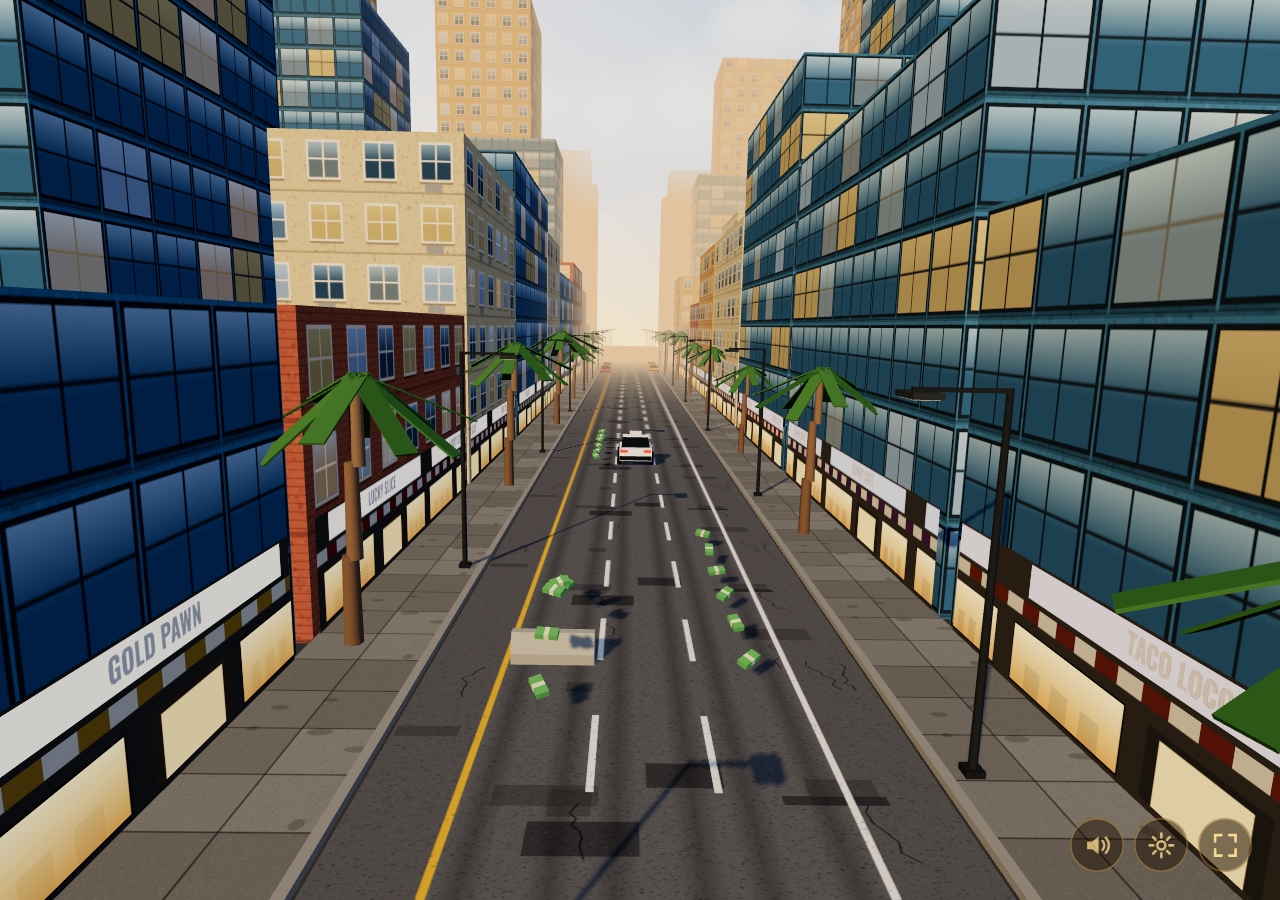
==== commit c76c97d0: "demo v11" ====
--- a/demo/index.html
+++ b/demo/index.html
@@ -10,7 +10,7 @@
 <meta property="og:description" content="The city is learning you. Stay unpredictable.">
 <link rel="icon" href="data:image/svg+xml,%3Csvg xmlns='http://www.w3.org/2000/svg' viewBox='0 0 32 32'%3E%3Crect width='32' height='32' rx='6' fill='%2314161b'/%3E%3Cpath d='M16 5l3.4 7 7.6 1-5.6 5.2 1.5 7.6L16 22l-6.9 3.8 1.5-7.6L5 13l7.6-1z' fill='%23fff'/%3E%3C/svg%3E">
 <script>(function(){var d=document.documentElement,m=window.matchMedia;try{if((m&&m('(pointer:coarse)').matches)||(navigator.maxTouchPoints>0&&m&&!m('(hover:hover)').matches))d.className+=' touch';}catch(e){}})();</script>
-<link rel="stylesheet" href="style.css?v=10">
+<link rel="stylesheet" href="style.css?v=11">
 </head>
 <body>
 <canvas id="game" aria-label="Signal Lost game view" role="img"></canvas>
@@ -56,7 +56,7 @@
   <span id="loc-name" hidden>Lagos Island</span>
 </div>
 
-<div id="pause" class="screen hidden"><div class="pcard"><h2>Paused</h2><div id="pinfo" class="info"></div><p>Press P or tap to resume</p></div></div>
+<div id="pause" class="screen hidden"><div class="pcard"><h2>Paused</h2><div id="pinfo" class="info"></div><div class="pbtns"><button id="btn-resume" type="button" class="cta">Resume</button><button id="btn-restart" type="button" class="sec">Restart</button><button id="btn-quit" type="button" class="sec">Quit to menu</button></div><p class="phint">P or Esc also resumes</p></div></div>
 
 <div id="over" class="screen hidden">
   <div id="wasted"><span id="wtxt">Wasted</span></div>
@@ -110,7 +110,6 @@
       <button type="button" class="row" data-set="master" role="switch"><span>Sound</span><i></i></button>
       <button type="button" class="row" data-set="music" role="switch"><span>Music</span><i></i></button>
       <button type="button" class="row" data-set="sfx" role="switch"><span>Effects</span><i></i></button>
-      <button type="button" class="row" data-set="voice" role="switch"><span>Character voices</span><i></i></button>
       <button type="button" class="row" data-set="haptics" role="switch"><span>Vibration</span><i></i></button>
     </div>
   </div>
@@ -123,17 +122,17 @@
 </div>
 <noscript><p style="color:#fff;font-family:sans-serif;text-align:center">Signal Lost needs JavaScript and WebGL.</p></noscript>
 <div id="nogl" class="screen hidden"><div class="pcard"><h2>WebGL unavailable</h2><p>This game needs a browser with WebGL enabled.</p></div></div>
-<script src="js/vendor/three.min.js?v=10"></script>
-<script src="js/save.js?v=10"></script>
-<script src="js/audio.js?v=10"></script>
-<script src="js/ai.js?v=10"></script>
-<script src="js/stages.js?v=10"></script>
-<script src="js/game.js?v=10"></script>
-<script src="js/features.js?v=10"></script>
-<script src="js/chars3d.js?v=10"></script>
-<script src="js/render3d.js?v=10"></script>
-<script src="js/hud.js?v=10"></script>
-<script src="js/shop.js?v=10"></script>
-<script src="js/main.js?v=10"></script>
+<script src="js/vendor/three.min.js?v=11"></script>
+<script src="js/save.js?v=11"></script>
+<script src="js/audio.js?v=11"></script>
+<script src="js/ai.js?v=11"></script>
+<script src="js/stages.js?v=11"></script>
+<script src="js/game.js?v=11"></script>
+<script src="js/features.js?v=11"></script>
+<script src="js/chars3d.js?v=11"></script>
+<script src="js/render3d.js?v=11"></script>
+<script src="js/hud.js?v=11"></script>
+<script src="js/shop.js?v=11"></script>
+<script src="js/main.js?v=11"></script>
 </body>
 </html>
--- a/demo/style.css
+++ b/demo/style.css
@@ -371,3 +371,110 @@
 @keyframes logoslam{0%{opacity:0;transform:scale(2.1)}55%{opacity:1;transform:scale(.96)}78%{transform:scale(1.03)}100%{opacity:1;transform:none}}
 @keyframes logoshine{from{background-position:120% 0}to{background-position:-20% 0}}
 @media (prefers-reduced-motion:reduce){#title[data-intro="1"] h1,#title[data-intro="1"] h1 span,#title[data-intro="2"] h1 span{animation:none}}
+
+/* ===================== v11 THEME: warm gold / amber / cream, no plain white =====================
+   Palette: gold #ffc83d, amber #ffab2e, cream #ffecc8, cash green-gold #b4dc4a, ink #2b1706.
+   Legibility from a solid dark-brown outline + soft drop shadow (no glow, no glitch, no pixel fonts). */
+:root{--gold:#ffc83d;--gold-hi:#ffe08a;--amber:#ffab2e;--cream:#ffecc8;--money:#b4dc4a;--ink:#2b1706;--panel-b:rgba(34,20,7,.74);--edge:rgba(255,200,90,.5);
+ --ol:0 1px 0 var(--ink),0 -1px 0 var(--ink),1px 0 0 var(--ink),-1px 0 0 var(--ink),1px 1px 0 var(--ink),-1px 1px 0 var(--ink),0 2px 4px rgba(0,0,0,.55);
+ --ol2:0 2px 0 var(--ink),0 -2px 0 var(--ink),2px 0 0 var(--ink),-2px 0 0 var(--ink),2px 2px 0 var(--ink),-2px 2px 0 var(--ink),2px -2px 0 var(--ink),-2px -2px 0 var(--ink),0 5px 0 var(--ink),0 8px 14px rgba(0,0,0,.5)}
+html,body{color:var(--cream)}
+h1,h2,h3{color:var(--gold)}
+/* ---- title ---- */
+#title h1{color:var(--gold);text-shadow:var(--ol2);letter-spacing:.05em}
+#title h1 span:last-child{color:var(--amber)}
+#title[data-intro] h1 span{background:linear-gradient(105deg,#ffc83d 0,#ffc83d 42%,#fff0b0 50%,#ffc83d 58%,#ffc83d 100%);background-size:260% 100%;background-position:120% 0;-webkit-background-clip:text;background-clip:text;-webkit-text-fill-color:transparent;color:transparent;text-shadow:none;
+ filter:drop-shadow(2px 0 0 var(--ink)) drop-shadow(-2px 0 0 var(--ink)) drop-shadow(0 2px 0 var(--ink)) drop-shadow(0 -2px 0 var(--ink)) drop-shadow(0 5px 0 var(--ink)) drop-shadow(0 9px 10px rgba(0,0,0,.45))}
+#title[data-intro] h1 span:last-child{background-image:linear-gradient(105deg,#ffab2e 0,#ffab2e 42%,#ffe39a 50%,#ffab2e 58%,#ffab2e 100%)}
+.tag{color:var(--gold-hi);text-shadow:var(--ol);font-weight:500;letter-spacing:.08em}
+.tchip{color:var(--cream);background:var(--panel-b);border-color:var(--edge);text-shadow:var(--ol)}
+.tchip span{color:var(--gold-hi)}
+.tchip b{color:var(--amber);font-weight:700}
+.tchip #wallet,#wallet{color:var(--money)}
+.tchip.help{color:var(--gold)}
+.tchip.help:hover,.tchip.help:focus-visible{background:var(--gold);color:var(--ink);text-shadow:none}
+.start{color:var(--ink);background:linear-gradient(180deg,#ffdc6e 0,#ffc83d 55%,#f0a21c 100%);box-shadow:0 4px 0 #7a4707,0 0 0 2px var(--ink),0 10px 18px rgba(0,0,0,.4);text-shadow:0 1px 0 rgba(255,240,190,.6)}
+.start:hover,.start:focus-visible{background:linear-gradient(180deg,#ffe58c 0,#ffd04f 55%,#f7b02e 100%);outline:none}
+.tb{color:var(--gold-hi);background:var(--panel-b);border:1.5px solid var(--edge);text-shadow:var(--ol)}
+.tb:hover,.tb:focus-visible{background:var(--gold);color:var(--ink);text-shadow:none;outline:none}
+.sec{color:var(--gold-hi);background:var(--panel-b);border:2px solid var(--edge);text-shadow:var(--ol)}
+.sec:hover,.sec:focus-visible{background:var(--gold);color:var(--ink);text-shadow:none;outline:none}
+.cta{color:var(--ink);background:linear-gradient(180deg,#ffdc6e 0,#ffc83d 55%,#f0a21c 100%);border:0;box-shadow:0 3px 0 #7a4707,0 0 0 2px var(--ink);text-shadow:0 1px 0 rgba(255,240,190,.6)}
+.cta small{color:#6b4210}
+.cta:hover,.cta:focus-visible{background:linear-gradient(180deg,#ffe58c 0,#ffd04f 55%,#f7b02e 100%);outline:none}
+.buy{color:var(--ink);background:linear-gradient(180deg,#ffd45a,#f2a920)}
+.buy:hover,.buy:focus-visible{background:#ffe08a}
+.buy.own{background:var(--gold-hi)}
+.buy[disabled]{background:transparent;color:rgba(255,224,150,.6);border:1.5px solid var(--edge)}
+.buy.eq{color:var(--money);border-color:var(--money);background:transparent}
+/* ---- HUD ---- */
+#hud #scorebox b{color:var(--amber);text-shadow:var(--ol2);font-size:30px}
+#hud #scorebox i{color:var(--gold-hi);text-shadow:var(--ol)}
+#hud #cash,#hud #money{color:var(--money);text-shadow:var(--ol);font-size:22px}
+#hud #stars path{fill:var(--gold);stroke:var(--ink);stroke-width:2.2}
+#hud #stars path.off{fill:rgba(70,40,12,.55)}
+#btn-pause,#btns button{color:var(--gold-hi);background:var(--panel-b);box-shadow:inset 0 0 0 1.5px var(--edge)}
+#btn-pause:hover,#btn-pause:focus-visible,#btns button:hover,#btns button:focus-visible{outline:2px solid var(--gold)}
+#hud #word i{color:var(--cream);background:var(--panel-b);border-color:var(--edge);text-shadow:var(--ol)}
+#hud #word i.on{background:var(--gold);border-color:var(--ink);color:var(--ink);text-shadow:none}
+#tkchip{color:var(--gold-hi);text-shadow:var(--ol)}#tkchip svg{color:var(--gold)}
+#chip{color:var(--ink)}
+#chip[data-k=foot]{background:#c25a36;color:#fff0d0;text-shadow:0 1px 0 rgba(0,0,0,.4)}
+#chip[data-k=magnet]{color:var(--ink)}
+#banner{background:var(--panel-b);box-shadow:inset 0 0 0 1.5px var(--edge);font-size:20px}
+#banner b{color:var(--gold);text-shadow:var(--ol)}
+#banner.good b{color:#ffd35c}#banner.bad b{color:#ff8a66}#banner.place b{color:var(--gold-hi)}
+#hud #hint{color:var(--cream);text-shadow:var(--ol)}
+#hud #hint b{color:var(--gold)}
+#btn-head{color:var(--gold-hi);background:var(--panel-b);border-color:var(--edge);text-shadow:var(--ol)}
+.ticking .cv,.ticking.cv{color:var(--gold-hi)}
+/* ---- pause / game over ---- */
+.pcard h2{color:var(--gold);text-shadow:var(--ol2)}
+.pcard p{color:var(--cream);text-shadow:var(--ol)}
+#wtxt{text-shadow:var(--ol2)}
+#card{background:rgba(32,19,8,.9);border-color:var(--edge)}
+.chead{color:var(--gold);border-bottom-color:var(--edge);text-shadow:var(--ol)}
+.chead #csub{color:var(--cream);opacity:.9}
+#cstats .sc-score{border-left-color:var(--amber)}
+#cstats .sc-score b{color:var(--amber);text-shadow:var(--ol)}
+#cstats .sc-best{border-left-color:var(--gold)}#cstats .sc-best b{color:var(--gold-hi);text-shadow:var(--ol)}
+#cstats .sc-cash,#cstats .sc-total{border-left-color:var(--money)}
+#cstats .sc-cash b,#cstats .sc-total b{color:var(--money);text-shadow:var(--ol)}
+#crows .k{color:var(--cream)}
+#crows .v{color:var(--gold-hi)}
+#crows .v.hot{color:var(--amber)}
+#lanes .ln{color:var(--cream)}
+#lanes .bar{background:rgba(255,224,150,.6)}
+#lanes .ln.hot .bar{background:var(--amber)}
+#verdict{color:var(--gold);text-shadow:var(--ol)}
+#tip{color:var(--cream)}
+#cwallet{color:var(--money)}
+.info .m{color:var(--cream)}
+/* ---- menus (Characters / Locations / Upgrades / How to play / Settings) ---- */
+.modal{background:rgba(18,10,3,.84)}
+.mcard{border-color:var(--edge)}
+.mhead{border-bottom-color:var(--edge)}
+.mhead h2{color:var(--gold);text-shadow:var(--ol)}
+.wal small{color:var(--cream)}
+.wal b{color:var(--money);text-shadow:var(--ol)}
+#shop-tabs button{color:rgba(255,224,150,.7)}
+#shop-tabs button[aria-selected="true"]{color:var(--gold);text-shadow:var(--ol)}
+.char .cn,.loc .ln{color:var(--gold-hi);text-shadow:var(--ol)}
+.char .perk{color:var(--cream)}
+.loc .ls,.loc .th,.loc .need,.loc .hint{color:var(--cream)}
+.row{color:var(--cream);text-shadow:var(--ol)}
+.how{color:var(--cream);text-shadow:var(--ol)}
+.hctrl{color:var(--cream);text-shadow:var(--ol)}
+.hctrl b{color:var(--gold)}
+#nogl h2{color:var(--gold)}
+.mcard{background:rgba(27,17,7,.97)}
+.row[aria-checked="true"] i,.row.on i{background:var(--gold)}
+/* ---- pause menu (v11): Resume / Restart / Quit ---- */
+#pause{background:rgba(18,10,3,.7)}
+#pause .pcard{display:flex;flex-direction:column;align-items:center;gap:calc(var(--u)*1.4);width:min(92vw,420px);padding:0 8px}
+#pause .info{width:100%}
+.pbtns{display:flex;flex-direction:column;gap:12px;width:100%;margin-top:6px;pointer-events:auto}
+.pbtns button{width:100%;min-height:58px;font:700 20px/1 var(--f);letter-spacing:.2em;text-indent:.2em;text-transform:uppercase;border-radius:4px;cursor:pointer;touch-action:manipulation}
+.pbtns .cta{min-height:66px;font-size:24px}
+.pbtns .sec{flex:none;font-size:18px;letter-spacing:.16em}
+#pause .pcard p.phint{margin:0;font-size:13px;letter-spacing:.14em;color:var(--gold-hi);opacity:.8}
